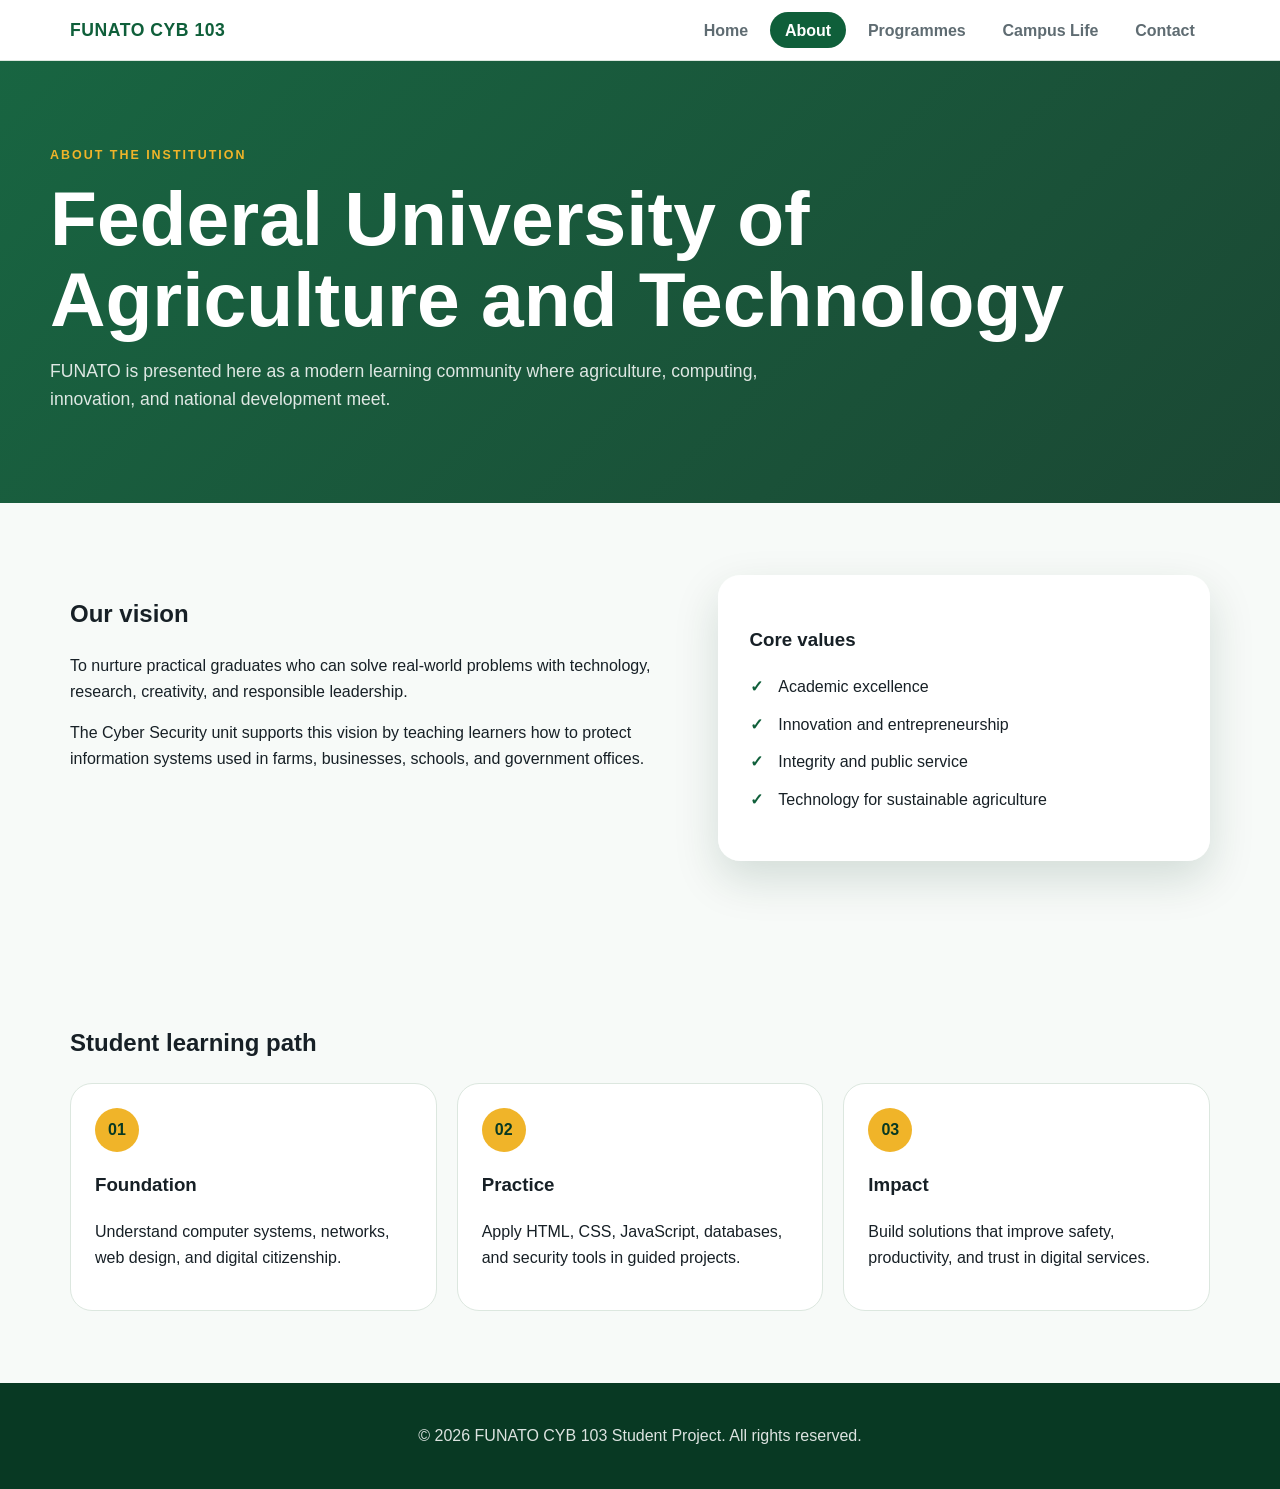
==== about.html @ 0ac332eb "Add FUNATO CYB 103 website" ====
<!DOCTYPE html>
<html lang="en">
<head>
  <meta charset="UTF-8">
  <meta name="viewport" content="width=device-width, initial-scale=1.0">
  <title>About FUNATO | CYB 103</title>
  <link rel="stylesheet" href="styles.css">
</head>
<body>
  <header class="site-header">
    <nav class="navbar" aria-label="Main navigation">
      <a class="brand" href="index.html">FUNATO CYB 103</a>
      <button class="nav-toggle" type="button" aria-label="Toggle menu" aria-expanded="false">☰</button>
      <ul class="nav-links">
        <li><a href="index.html">Home</a></li>
        <li><a class="active" href="about.html">About</a></li>
        <li><a href="programmes.html">Programmes</a></li>
        <li><a href="campus.html">Campus Life</a></li>
        <li><a href="contact.html">Contact</a></li>
      </ul>
    </nav>
  </header>

  <main class="page">
    <section class="page-hero compact">
      <p class="eyebrow">About the institution</p>
      <h1>Federal University of Agriculture and Technology</h1>
      <p>FUNATO is presented here as a modern learning community where agriculture, computing, innovation, and national development meet.</p>
    </section>

    <section class="section two-column">
      <div>
        <h2>Our vision</h2>
        <p>To nurture practical graduates who can solve real-world problems with technology, research, creativity, and responsible leadership.</p>
        <p>The Cyber Security unit supports this vision by teaching learners how to protect information systems used in farms, businesses, schools, and government offices.</p>
      </div>
      <aside class="info-panel">
        <h3>Core values</h3>
        <ul class="check-list">
          <li>Academic excellence</li>
          <li>Innovation and entrepreneurship</li>
          <li>Integrity and public service</li>
          <li>Technology for sustainable agriculture</li>
        </ul>
      </aside>
    </section>

    <section class="section timeline">
      <h2>Student learning path</h2>
      <div class="timeline-list">
        <article><span>01</span><h3>Foundation</h3><p>Understand computer systems, networks, web design, and digital citizenship.</p></article>
        <article><span>02</span><h3>Practice</h3><p>Apply HTML, CSS, JavaScript, databases, and security tools in guided projects.</p></article>
        <article><span>03</span><h3>Impact</h3><p>Build solutions that improve safety, productivity, and trust in digital services.</p></article>
      </div>
    </section>
  </main>

  <footer class="site-footer">
    <p>&copy; <span id="year"></span> FUNATO CYB 103 Student Project. All rights reserved.</p>
  </footer>
  <script src="script.js"></script>
</body>
</html>
---- styles.css ----
:root {
  --primary: #0f5f3a;
  --primary-dark: #083923;
  --secondary: #f0b429;
  --accent: #0ea5e9;
  --bg: #f7faf8;
  --surface: #ffffff;
  --text: #172026;
  --muted: #5f6c72;
  --border: #dce7df;
  --shadow: 0 18px 45px rgba(8, 57, 35, 0.15);
  --radius: 22px;
  font-family: "Segoe UI", Arial, sans-serif;
}

* {
  box-sizing: border-box;
}

body {
  margin: 0;
  background: var(--bg);
  color: var(--text);
  line-height: 1.6;
}

a {
  color: inherit;
  text-decoration: none;
}

.site-header {
  position: sticky;
  top: 0;
  z-index: 10;
  background: rgba(255, 255, 255, 0.94);
  border-bottom: 1px solid var(--border);
  backdrop-filter: blur(12px);
}

.navbar {
  align-items: center;
  display: flex;
  justify-content: space-between;
  margin: 0 auto;
  max-width: 1180px;
  padding: 1rem 1.25rem;
}

.brand {
  color: var(--primary);
  font-size: 1.1rem;
  font-weight: 800;
  letter-spacing: 0.03em;
}

.nav-links {
  align-items: center;
  display: flex;
  gap: 0.4rem;
  list-style: none;
  margin: 0;
  padding: 0;
}

.nav-links a {
  border-radius: 999px;
  color: var(--muted);
  font-weight: 700;
  padding: 0.6rem 0.95rem;
  transition: 0.2s ease;
}

.nav-links a:hover,
.nav-links a.active {
  background: var(--primary);
  color: #ffffff;
}

.nav-toggle {
  background: var(--primary);
  border: 0;
  border-radius: 12px;
  color: #ffffff;
  cursor: pointer;
  display: none;
  font-size: 1.3rem;
  padding: 0.45rem 0.65rem;
}

.hero,
.page-hero {
  background: linear-gradient(135deg, rgba(15, 95, 58, 0.96), rgba(8, 57, 35, 0.92)), url("data:image/svg+xml,%3Csvg xmlns='http://www.w3.org/2000/svg' width='160' height='160' viewBox='0 0 160 160'%3E%3Cpath fill='%23ffffff' fill-opacity='0.08' d='M80 0 0 80l80 80 80-80z'/%3E%3C/svg%3E");
  color: #ffffff;
}

.hero {
  align-items: center;
  display: grid;
  gap: 2rem;
  grid-template-columns: minmax(0, 1.4fr) minmax(280px, 0.6fr);
  margin: 0 auto;
  min-height: 76vh;
  padding: 5rem max(1.25rem, calc((100vw - 1180px) / 2));
}

.hero h1,
.page-hero h1 {
  font-size: clamp(2.2rem, 6vw, 4.8rem);
  line-height: 1.05;
  margin: 0 0 1rem;
}

.hero p,
.page-hero p {
  color: rgba(255, 255, 255, 0.86);
  font-size: 1.1rem;
  max-width: 720px;
}

.eyebrow {
  color: var(--secondary) !important;
  font-size: 0.78rem !important;
  font-weight: 800;
  letter-spacing: 0.16em;
  text-transform: uppercase;
}

.hero-actions {
  display: flex;
  flex-wrap: wrap;
  gap: 1rem;
  margin-top: 2rem;
}

.button {
  border: 0;
  border-radius: 999px;
  cursor: pointer;
  display: inline-block;
  font-weight: 800;
  padding: 0.85rem 1.35rem;
  transition: transform 0.2s ease, box-shadow 0.2s ease;
}

.button:hover {
  box-shadow: var(--shadow);
  transform: translateY(-2px);
}

.button.primary,
.button.small {
  background: var(--secondary);
  color: var(--primary-dark);
}

.button.secondary {
  background: rgba(255, 255, 255, 0.14);
  border: 1px solid rgba(255, 255, 255, 0.42);
  color: #ffffff;
}

.button.small {
  margin-top: auto;
  padding: 0.7rem 1rem;
}

.hero-card,
.info-panel,
.contact-card {
  background: rgba(255, 255, 255, 0.95);
  border-radius: var(--radius);
  box-shadow: var(--shadow);
  color: var(--text);
  padding: 2rem;
}

.card-icon {
  font-size: 3rem;
}

.section {
  margin: 0 auto;
  max-width: 1180px;
  padding: 4.5rem 1.25rem;
}

.grid-section {
  display: grid;
  gap: 2rem;
  grid-template-columns: 0.8fr 1.2fr;
}

.feature-grid,
.cards-row,
.gallery,
.timeline-list {
  display: grid;
  gap: 1.25rem;
  grid-template-columns: repeat(3, 1fr);
}

.feature-card,
.programme-card,
.gallery-card,
.timeline-list article,
.faq-item {
  background: var(--surface);
  border: 1px solid var(--border);
  border-radius: var(--radius);
  padding: 1.5rem;
}

.feature-card h3,
.programme-card h2,
.gallery-card h2 {
  color: var(--primary);
  margin-top: 0;
}

.stats {
  display: grid;
  gap: 1rem;
  grid-template-columns: repeat(3, 1fr);
  padding-top: 0;
}

.stats article {
  background: var(--primary);
  border-radius: var(--radius);
  color: #ffffff;
  padding: 1.5rem;
  text-align: center;
}

.stats strong {
  display: block;
  font-size: 2rem;
}

.page-hero.compact {
  padding: 4.5rem max(1.25rem, calc((100vw - 1180px) / 2));
}

.two-column,
.contact-layout {
  display: grid;
  gap: 2rem;
  grid-template-columns: 1fr 0.8fr;
}

.check-list {
  list-style: none;
  padding: 0;
}

.check-list li {
  margin: 0.75rem 0;
  padding-left: 1.8rem;
  position: relative;
}

.check-list li::before {
  color: var(--primary);
  content: "✓";
  font-weight: 900;
  left: 0;
  position: absolute;
}

.timeline-list article span {
  align-items: center;
  background: var(--secondary);
  border-radius: 50%;
  color: var(--primary-dark);
  display: inline-flex;
  font-weight: 900;
  height: 44px;
  justify-content: center;
  width: 44px;
}

.programme-card {
  display: flex;
  flex-direction: column;
}

.table-wrap {
  overflow-x: auto;
}

table {
  background: var(--surface);
  border-collapse: collapse;
  border-radius: var(--radius);
  box-shadow: var(--shadow);
  overflow: hidden;
  width: 100%;
}

th,
td {
  border-bottom: 1px solid var(--border);
  padding: 1rem;
  text-align: left;
}

th {
  background: var(--primary);
  color: #ffffff;
}

.notice,
.form-message {
  border-radius: 14px;
  font-weight: 700;
  margin-top: 1rem;
  padding: 1rem;
}

.notice {
  background: #e8f7ef;
  color: var(--primary-dark);
}

.gallery-card {
  min-height: 250px;
  padding-top: 7rem;
  position: relative;
}

.gallery-card::before {
  border-radius: 18px;
  color: #ffffff;
  content: "";
  font-size: 3rem;
  inset: 1.25rem 1.25rem auto;
  min-height: 82px;
  position: absolute;
}

.gallery-card.lab::before { background: linear-gradient(135deg, #0ea5e9, #0f5f3a); content: "⌨️"; display: grid; place-items: center; }
.gallery-card.farm::before { background: linear-gradient(135deg, #84cc16, #0f5f3a); content: "🌱"; display: grid; place-items: center; }
.gallery-card.library::before { background: linear-gradient(135deg, #f0b429, #b45309); content: "📚"; display: grid; place-items: center; }

.faq-section {
  padding-top: 0;
}

.faq-item + .faq-item {
  margin-top: 1rem;
}

.faq-question {
  background: transparent;
  border: 0;
  color: var(--primary);
  cursor: pointer;
  font-size: 1.05rem;
  font-weight: 900;
  padding: 0;
  text-align: left;
  width: 100%;
}

.faq-answer {
  display: none;
  margin-bottom: 0;
}

.faq-item.open .faq-answer {
  display: block;
}

.contact-form {
  background: var(--surface);
  border: 1px solid var(--border);
  border-radius: var(--radius);
  box-shadow: var(--shadow);
  display: grid;
  gap: 0.8rem;
  padding: 2rem;
}

.contact-form label {
  font-weight: 800;
}

.contact-form input,
.contact-form select,
.contact-form textarea {
  border: 1px solid var(--border);
  border-radius: 12px;
  font: inherit;
  padding: 0.85rem 1rem;
  width: 100%;
}

.form-message.success {
  background: #dcfce7;
  color: #166534;
}

.form-message.error {
  background: #fee2e2;
  color: #991b1b;
}

.site-footer {
  background: var(--primary-dark);
  color: rgba(255, 255, 255, 0.86);
  padding: 1.5rem;
  text-align: center;
}

@media (max-width: 820px) {
  .nav-toggle {
    display: block;
  }

  .nav-links {
    background: #ffffff;
    border-bottom: 1px solid var(--border);
    display: none;
    flex-direction: column;
    left: 0;
    padding: 1rem;
    position: absolute;
    right: 0;
    top: 100%;
  }

  .nav-links.open {
    display: flex;
  }

  .nav-links a {
    display: block;
    width: 100%;
  }

  .hero,
  .grid-section,
  .two-column,
  .contact-layout {
    grid-template-columns: 1fr;
  }

  .feature-grid,
  .cards-row,
  .gallery,
  .timeline-list,
  .stats {
    grid-template-columns: 1fr;
  }

  .hero {
    min-height: auto;
    padding-top: 4rem;
  }
}
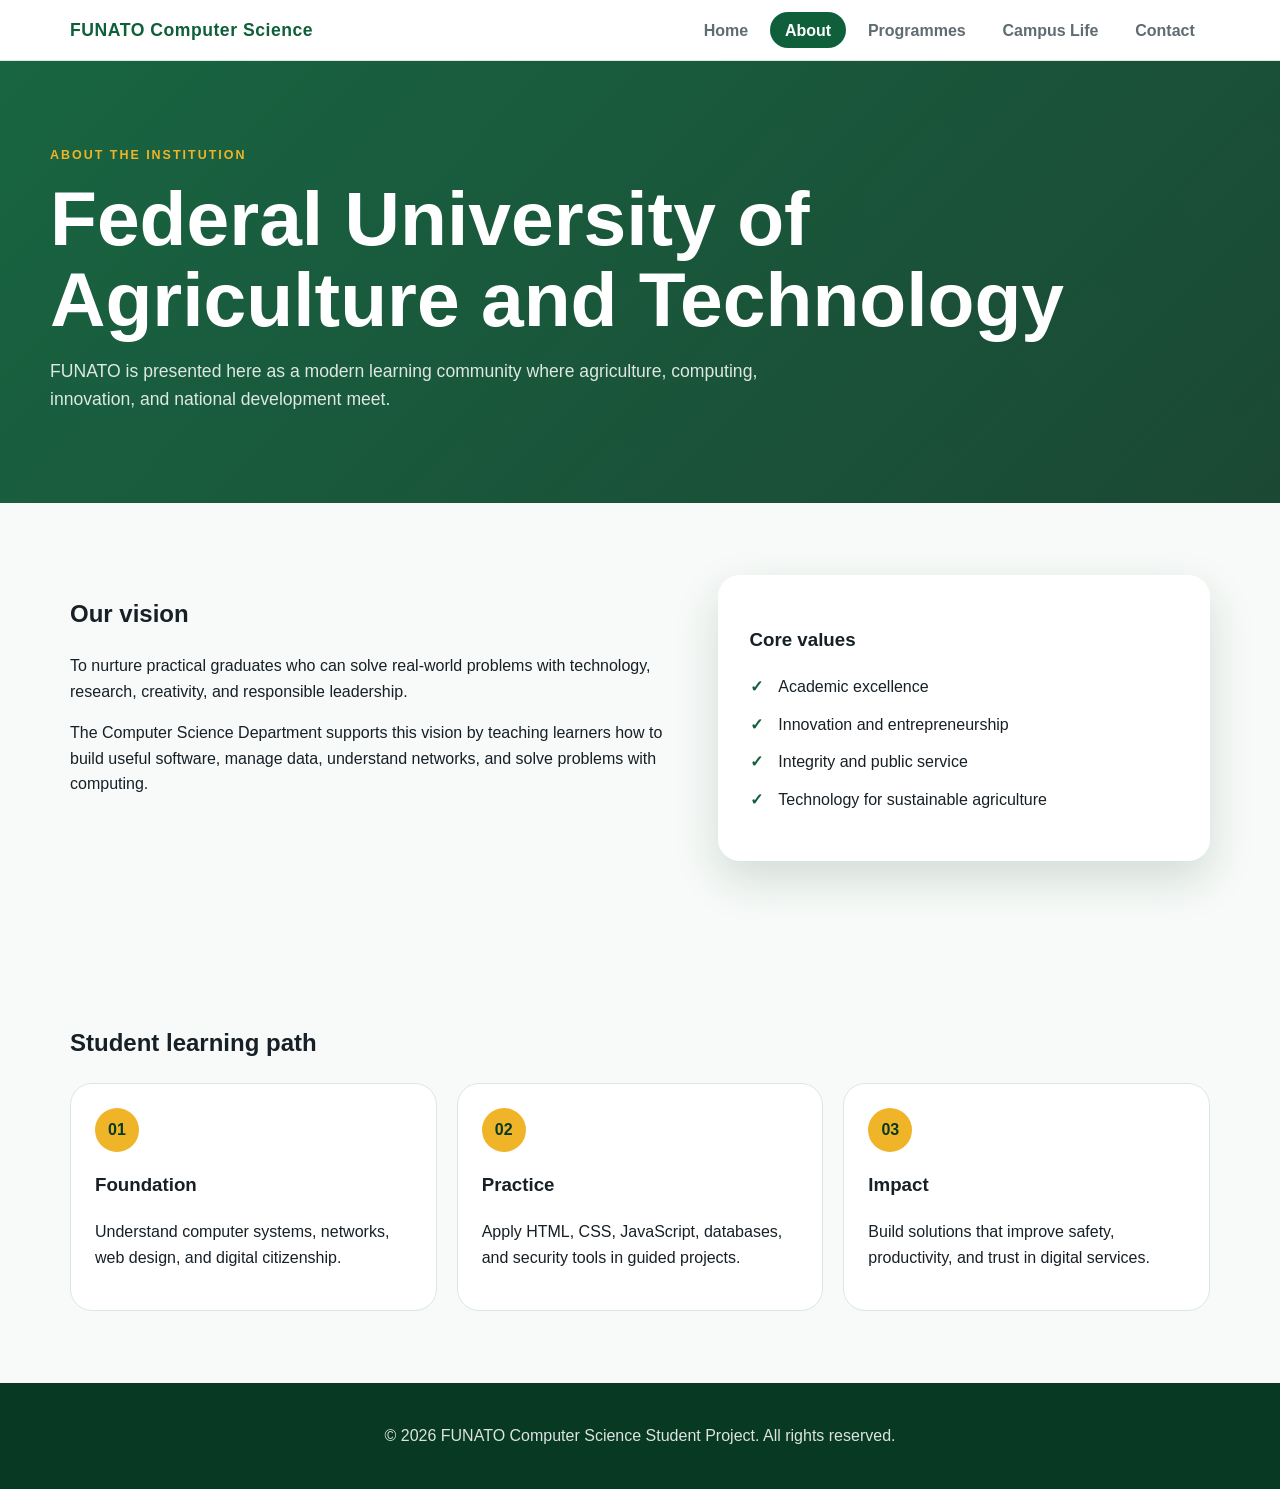
==== commit 76f572ed: "Refocus website on computer science department" ====
--- a/about.html
+++ b/about.html
@@ -3,13 +3,13 @@
 <head>
   <meta charset="UTF-8">
   <meta name="viewport" content="width=device-width, initial-scale=1.0">
-  <title>About FUNATO | CYB 103</title>
+  <title>About FUNATO | Computer Science</title>
   <link rel="stylesheet" href="styles.css">
 </head>
 <body>
   <header class="site-header">
     <nav class="navbar" aria-label="Main navigation">
-      <a class="brand" href="index.html">FUNATO CYB 103</a>
+      <a class="brand" href="index.html">FUNATO Computer Science</a>
       <button class="nav-toggle" type="button" aria-label="Toggle menu" aria-expanded="false">☰</button>
       <ul class="nav-links">
         <li><a href="index.html">Home</a></li>
@@ -32,7 +32,7 @@
       <div>
         <h2>Our vision</h2>
         <p>To nurture practical graduates who can solve real-world problems with technology, research, creativity, and responsible leadership.</p>
-        <p>The Cyber Security unit supports this vision by teaching learners how to protect information systems used in farms, businesses, schools, and government offices.</p>
+        <p>The Computer Science Department supports this vision by teaching learners how to build useful software, manage data, understand networks, and solve problems with computing.</p>
       </div>
       <aside class="info-panel">
         <h3>Core values</h3>
@@ -56,7 +56,7 @@
   </main>
 
   <footer class="site-footer">
-    <p>&copy; <span id="year"></span> FUNATO CYB 103 Student Project. All rights reserved.</p>
+    <p>&copy; <span id="year"></span> FUNATO Computer Science Student Project. All rights reserved.</p>
   </footer>
   <script src="script.js"></script>
 </body>
